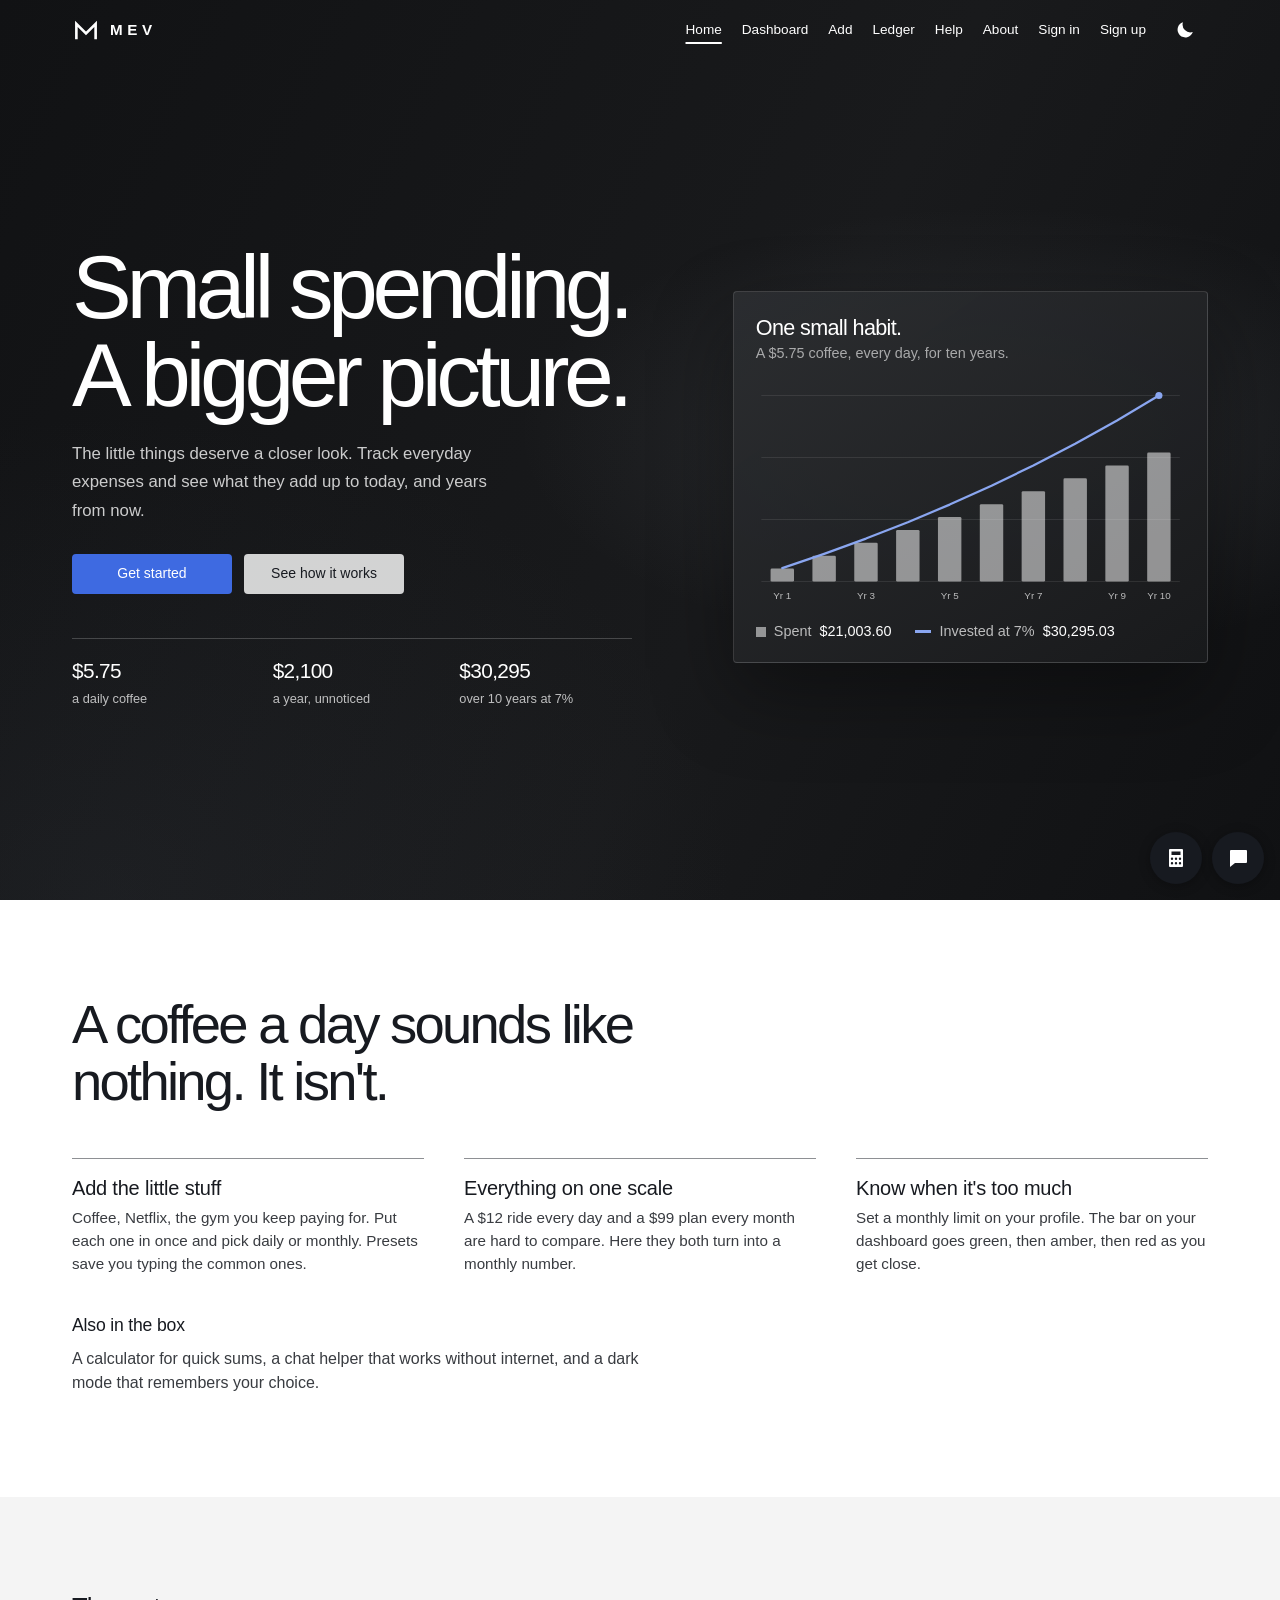
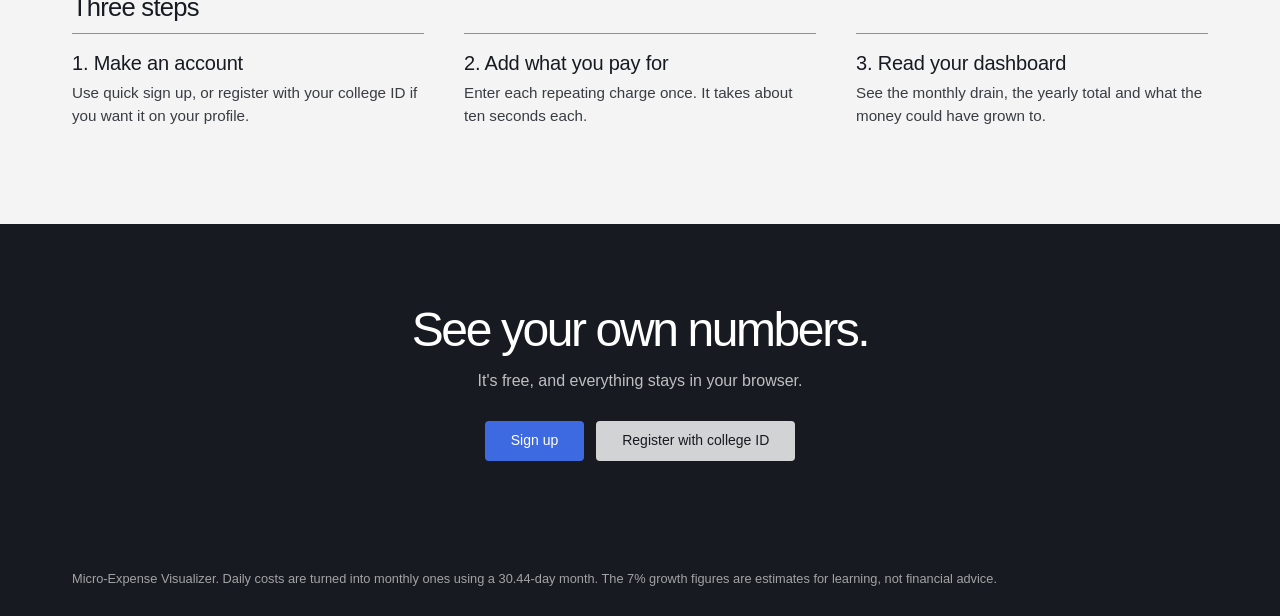
==== index.html @ c4251091 "Basic Structure" ====
<!DOCTYPE html>
<html lang="en">
<head>
<meta charset="UTF-8">
<meta name="viewport" content="width=device-width, initial-scale=1.0">
<title>MEV - Micro-Expense Visualizer</title>
<meta name="description" content="Track the coffees, subscriptions and daily charges that don't feel like much, and see what they add up to over a year and over ten.">
<link rel="icon" href="assets/logo.svg" type="image/svg+xml">
<link rel="stylesheet" href="css/styles.css">
<link rel="stylesheet" href="css/layout.css">
<script src="js/theme.js"></script>
</head>
<body data-page="landing">

<a class="skip-link" href="#main">Skip to main content</a>
<header class="site-header">
  <div class="header-inner container">
    <a class="brand" href="index.html" aria-label="MEV home">
      <svg viewBox="0 0 32 32" aria-hidden="true"><path d="M5 25V9l11 11L27 9v16" fill="none" stroke="currentColor" stroke-width="3" stroke-linecap="square"/></svg>
      <span>MEV</span>
    </a>
    <nav id="mainNav" class="main-nav" aria-label="Main navigation">
      <ul id="navList">
        <li><a href="index.html" data-nav="landing">Home</a></li>
        <li><a href="home.html" data-nav="home">Dashboard</a></li>
        <li><a href="add-expense.html" data-nav="add-expense">Add</a></li>
        <li><a href="analytics.html" data-nav="analytics">Ledger</a></li>
        <li><a href="help.html" data-nav="help">Help</a></li>
        <li><a href="about.html" data-nav="about">About</a></li>
      </ul>
    </nav>
    <button id="themeToggle" class="icon-btn" type="button" aria-label="Switch to dark mode" aria-pressed="false">
      <svg class="icon-moon" viewBox="0 0 24 24" aria-hidden="true"><path d="M20.5 14.2A8.5 8.5 0 0 1 9.8 3.5a8.5 8.5 0 1 0 10.7 10.7z" fill="currentColor"/></svg>
      <svg class="icon-sun" viewBox="0 0 24 24" aria-hidden="true"><circle cx="12" cy="12" r="4.2" fill="currentColor"/><path d="M12 2.5v2.6M12 18.9v2.6M2.5 12h2.6M18.9 12h2.6M5.3 5.3l1.8 1.8M16.9 16.9l1.8 1.8M5.3 18.7l1.8-1.8M16.9 7.1l1.8-1.8" stroke="currentColor" stroke-width="2" stroke-linecap="round"/></svg>
    </button>
    <button id="menuBtn" class="menu-btn" type="button" aria-label="Open menu" aria-expanded="false" aria-controls="mainNav">Menu</button>
  </div>
</header>

<main id="main">
  <section class="hero">
    <div class="container hero-layout">
      <div class="hero-copy">
        <h1>Small spending.<br>A bigger picture.</h1>
        <p>The little things deserve a closer look. Track everyday expenses and see what they add up to today, and years from now.</p>
        <div class="hero-actions">
          <a id="ctaStart" class="btn" href="signup.html">Get started</a>
          <a class="btn btn-secondary" href="#features">See how it works</a>
        </div>
        <div class="hero-figures">
          <div class="hero-figure"><span class="num">$5.75</span><span class="cap">a daily coffee</span></div>
          <div class="hero-figure"><span class="num">$2,100</span><span class="cap">a year, unnoticed</span></div>
          <div class="hero-figure"><span class="num">$30,295</span><span class="cap">over 10 years at 7%</span></div>
        </div>
      </div>
      <div class="hero-chart">
        <h2>One small habit.</h2>
        <p>A $5.75 coffee, every day, for ten years.</p>
        <div class="chart chart-intro" id="heroChart"></div>
      </div>
    </div>
  </section>

  <section class="section" id="features">
    <div class="container">
      <h2 class="statement">A coffee a day sounds like nothing. It isn't.</h2>
      <div class="columns">
        <div>
          <h3>Add the little stuff</h3>
          <p>Coffee, Netflix, the gym you keep paying for. Put each one in once and pick daily or monthly. Presets save you typing the common ones.</p>
        </div>
        <div>
          <h3>Everything on one scale</h3>
          <p>A $12 ride every day and a $99 plan every month are hard to compare. Here they both turn into a monthly number.</p>
        </div>
        <div>
          <h3>Know when it's too much</h3>
          <p>Set a monthly limit on your profile. The bar on your dashboard goes green, then amber, then red as you get close.</p>
        </div>
      </div>
      <div class="also">
        <h3>Also in the box</h3>
        <p>A calculator for quick sums, a chat helper that works without internet, and a dark mode that remembers your choice.</p>
      </div>
    </div>
  </section>

  <section class="section section-alt" id="how">
    <div class="container">
      <h2>Three steps</h2>
      <div class="columns">
        <div><h3>1. Make an account</h3><p>Use quick sign up, or register with your college ID if you want it on your profile.</p></div>
        <div><h3>2. Add what you pay for</h3><p>Enter each repeating charge once. It takes about ten seconds each.</p></div>
        <div><h3>3. Read your dashboard</h3><p>See the monthly drain, the yearly total and what the money could have grown to.</p></div>
      </div>
    </div>
  </section>

  <section class="cta-band">
    <div class="container">
      <h2>See your own numbers.</h2>
      <p>It's free, and everything stays in your browser.</p>
      <div class="hero-actions">
        <a class="btn" href="signup.html">Sign up</a>
        <a class="btn btn-secondary" href="register.html">Register with college ID</a>
      </div>
    </div>
  </section>
</main>

<footer class="site-footer">
  <div class="container">
    <p>Micro-Expense Visualizer. Daily costs are turned into monthly ones using a 30.44-day month. The 7% growth figures are estimates for learning, not financial advice.</p>
  </div>
</footer>

<script src="js/storage.js" defer></script>
<script src="js/utils.js" defer></script>
<script src="js/chart.js" defer></script>
<script src="js/auth.js" defer></script>
<script src="js/app.js" defer></script>
<script src="js/calculator.js" defer></script>
<script src="js/chatbot.js" defer></script>
</body>
</html>
---- css/styles.css ----
/* =====================================================================
   styles.css - colours, type, buttons, forms and the small pieces
   (charts, tables, chat, calculator). Page layouts are in layout.css.
   Look: Tesla-style. Flat, lots of white space, one blue accent.
   Mobile-first: these rules are for phones, bigger screens add to them.
   ===================================================================== */

/* ---------- Colours. Light is the default, dark overrides them ---------- */
:root {
  color-scheme: light;
  --bg: #ffffff;
  --bg-alt: #f4f4f4;
  --text: #171a20;
  --text-soft: #393c41;
  --text-muted: #5c5e62;
  --border: #dcdddf;
  --border-strong: #8e9094;

  --blue: #3e6ae1;
  --blue-hover: #3457b1;
  --ink: #171a20;      /* dark fill used for chips and chat bubbles */
  --ink-text: #ffffff;

  --red: #b74134;
  --red-bg: #f8ecea;
  --green: #2f6b4a;
  --green-bg: #e8f1eb;
  --amber: #8a6d1f;

  --chart-bar: #9a9da2;
  --chart-line: #3e6ae1;
  --chart-grid: #e6e7e9;
  --chart-text: #5c5e62;

  --cat-subscriptions: #4a6fa5;
  --cat-food: #a0623a;
  --cat-housing: #6b6f76;
  --cat-entertainment: #8a6d1f;
  --cat-software: #2f7d6d;
  --cat-lifestyle: #a04b68;

  --font: "Helvetica Neue", Helvetica, Arial, sans-serif;
}

[data-theme="dark"] {
  color-scheme: dark;
  --bg: #14161a;
  --bg-alt: #1d2025;
  --text: #f4f4f4;
  --text-soft: #d0d1d2;
  --text-muted: #a2a5a9;
  --border: #33363b;
  --border-strong: #80838a;

  --blue-hover: #5a82ec;
  --ink: #f4f4f4;
  --ink-text: #171a20;

  --red: #ec8b7f;
  --red-bg: #3a2220;
  --green: #7fc79b;
  --green-bg: #1f3328;
  --amber: #e3bd5b;

  --chart-bar: #6b6f76;
  --chart-line: #8aa6f0;
  --chart-grid: #2a2d32;
  --chart-text: #a2a5a9;
}

/* ---------- Base ---------- */
*, *::before, *::after { box-sizing: border-box; }
html { scroll-behavior: smooth; }
body {
  margin: 0;
  background: var(--bg);
  color: var(--text);
  font-family: var(--font);
  font-size: 16px;
  line-height: 1.5;
  -webkit-font-smoothing: antialiased;
}
h1, h2, h3 { margin: 0 0 12px; font-weight: 500; line-height: 1.1; letter-spacing: -0.03em; }
h1 { font-size: 2.1rem; }
h2 { font-size: 1.6rem; }
h3 { font-size: 1.1rem; letter-spacing: -0.01em; }
p { margin: 0 0 14px; color: var(--text-soft); max-width: 38rem; }
a { color: var(--text); }
ul, ol { margin: 0; padding: 0; }
.muted { color: var(--text-muted); }
.text-center { text-align: center; }

a:focus-visible, button:focus-visible, input:focus-visible,
select:focus-visible, summary:focus-visible { outline: 2px solid var(--text); outline-offset: 3px; }

.visually-hidden {
  position: absolute; width: 1px; height: 1px; margin: -1px; padding: 0;
  overflow: hidden; clip: rect(0, 0, 0, 0); white-space: nowrap; border: 0;
}
.skip-link {
  position: absolute; left: 8px; top: -60px; z-index: 100;
  padding: 10px 16px; background: var(--ink); color: var(--ink-text);
}
.skip-link:focus { top: 8px; }

/* ---------- Buttons ---------- */
.btn {
  display: inline-flex; align-items: center; justify-content: center;
  min-height: 40px; padding: 0 24px;
  border: 2px solid var(--blue); border-radius: 4px;
  background: var(--blue); color: #fff;
  font: inherit; font-size: 14px; font-weight: 500;
  text-decoration: none; cursor: pointer;
  transition: background 0.2s, border-color 0.2s;
}
.btn:hover { background: var(--blue-hover); border-color: var(--blue-hover); }
.btn-secondary { background: transparent; color: var(--text); border-color: var(--text-soft); }
.btn-secondary:hover { background: var(--text); color: var(--bg); border-color: var(--text); }
.btn-danger { background: transparent; color: var(--red); border-color: var(--red); }
.btn-danger:hover { background: var(--red); color: var(--bg); border-color: var(--red); }
.btn-small { min-height: 34px; padding: 0 14px; font-size: 13px; }
.btn-block { width: 100%; min-height: 44px; }
.btn:disabled { opacity: 0.4; cursor: not-allowed; }
.btn:disabled:hover { background: var(--blue); border-color: var(--blue); }

/* ---------- Plain blocks (no boxes, just a thin line on top) ---------- */
.card { padding: 20px 0; border-top: 1px solid var(--border); }
.card-title { margin: 0 0 14px; font-size: 1rem; font-weight: 500; letter-spacing: 0; }

.form-msg { display: none; margin-bottom: 16px; padding: 12px 14px; border-radius: 4px; font-size: 0.92rem; }
.form-msg.show { display: block; }
.form-msg.error { background: var(--red-bg); color: var(--red); }
.form-msg.success { background: var(--green-bg); color: var(--green); }

.toast {
  position: fixed; left: 16px; bottom: 16px; z-index: 80;
  max-width: calc(100vw - 96px); padding: 12px 18px;
  background: var(--ink); color: var(--ink-text);
  border-radius: 4px; font-size: 0.92rem;
  opacity: 0; transform: translateY(8px); pointer-events: none;
  transition: opacity 0.2s, transform 0.2s;
}
.toast.show { opacity: 1; transform: translateY(0); }
.toast.toast-error { background: var(--red); color: var(--bg); }

/* ---------- Forms ---------- */
.field { display: flex; flex-direction: column; gap: 6px; margin-bottom: 16px; }
.field label { font-size: 0.9rem; font-weight: 500; color: var(--text-soft); }
.field input, .field select {
  width: 100%; min-height: 48px; padding: 12px 14px;
  border: 1px solid var(--border-strong); border-radius: 4px;
  background: var(--bg); color: var(--text); font: inherit;
}
.field input.invalid, .field select.invalid { border-color: var(--red); background: var(--red-bg); }
.field input.valid, .field select.valid { border-color: var(--green); }
.error-msg { display: block; min-height: 1.2em; font-size: 0.85rem; color: var(--red); }
.hint { font-size: 0.85rem; color: var(--text-muted); }

.field .check-label { display: flex; align-items: flex-start; gap: 10px; font-size: 0.95rem; font-weight: 400; }
.field .check-label input { width: 22px; height: 22px; min-height: 0; flex: none; margin-top: 1px; }

.password-wrap { position: relative; }
.password-wrap input { padding-right: 52px; }
.eye-btn {
  position: absolute; top: 0; bottom: 0; right: 0; width: 48px;
  display: flex; align-items: center; justify-content: center;
  border: 0; background: transparent; color: var(--text-soft); cursor: pointer;
}
.eye-btn svg { width: 22px; height: 22px; }
.eye-btn .icon-eye-off { display: none; }
.eye-btn[aria-pressed="true"] .icon-eye { display: none; }
.eye-btn[aria-pressed="true"] .icon-eye-off { display: block; }

/* ---------- Dashboard pieces ---------- */
.metric-grid { display: grid; grid-template-columns: 1fr; gap: 0 24px; }
.metric-card { padding: 18px 0; border-top: 1px solid var(--border); }
.metric-label { margin-bottom: 6px; font-size: 0.9rem; color: var(--text-muted); }
.metric-value { font-size: 2rem; font-weight: 500; letter-spacing: -0.04em; overflow-wrap: anywhere; }
.metric-card[data-tone="drain"] .metric-value { color: var(--red); }
.metric-card[data-tone="growth"] .metric-value { color: var(--green); }
.metric-sub { margin: 4px 0 0; font-size: 0.85rem; color: var(--text-muted); }

.budget-head { display: flex; justify-content: space-between; align-items: baseline; margin-bottom: 10px; }
.budget-head h3 { margin: 0; }
.budget-pct { font-size: 2rem; font-weight: 500; letter-spacing: -0.04em; }
.budget-track { height: 4px; background: var(--bg-alt); overflow: hidden; }
.budget-fill { height: 100%; background: var(--green); transition: width 0.4s ease; }
.budget-fill[data-level="warning"] { background: var(--amber); }
.budget-fill[data-level="danger"] { background: var(--red); }
.budget-status { margin: 12px 0 4px; font-size: 0.92rem; color: var(--text); }

.cat-row { margin-bottom: 14px; }
.cat-row-top { display: flex; justify-content: space-between; gap: 8px; margin-bottom: 6px; font-size: 0.92rem; }
.cat-name { display: flex; align-items: center; gap: 8px; }
.cat-dot { width: 8px; height: 8px; border-radius: 50%; flex: none; }
.cat-track { height: 3px; background: var(--bg-alt); overflow: hidden; }
.cat-fill { height: 100%; }

.snapshot-row {
  display: flex; justify-content: space-between; gap: 12px;
  padding: 12px 0; border-bottom: 1px solid var(--border); font-size: 0.95rem;
}
.snapshot-row:last-child { border-bottom: 0; }
.snapshot-row .k { color: var(--text-muted); }
.snapshot-row .v { font-weight: 500; text-align: right; overflow-wrap: anywhere; }

.empty-state { padding: 32px 20px; border-radius: 4px; background: var(--bg-alt); text-align: center; border-top: 0; }

/* ---------- Bar + line chart ---------- */
.chart svg { display: block; width: 100%; height: auto; }
.chart-grid { stroke: var(--chart-grid); stroke-width: 1; }
.chart-bar { fill: var(--chart-bar); }
.chart-line { fill: none; stroke: var(--chart-line); stroke-width: 2.5; stroke-linejoin: round; stroke-linecap: round; }
.chart-dot { fill: var(--chart-line); }
.chart-label { fill: var(--chart-text); font-size: 11px; font-family: var(--font); }
.chart-legend { display: flex; flex-wrap: wrap; gap: 6px 24px; margin: 14px 0 0; padding: 0; list-style: none; font-size: 0.9rem; color: var(--chart-text); }
.chart-legend strong { margin-left: 4px; font-weight: 500; color: var(--text); }
.swatch { display: inline-block; vertical-align: middle; margin-right: 8px; }
.swatch-bar { width: 10px; height: 10px; background: var(--chart-bar); }
.swatch-line { width: 16px; height: 3px; background: var(--chart-line); }

/* The chart draws itself once on the landing page (only if the visitor allows motion) */
@media (prefers-reduced-motion: no-preference) {
  .chart-intro .chart-bar { transform-box: fill-box; transform-origin: bottom; animation: bar-rise 0.7s ease-out both; }
  .chart-intro .chart-line { stroke-dasharray: 1; animation: line-draw 1.2s ease-out 0.5s both; }
  .chart-intro .chart-dot { animation: fade-in 0.3s ease-out 1.6s both; }
}
@keyframes bar-rise { from { transform: scaleY(0); } }
@keyframes line-draw { from { stroke-dashoffset: 1; } to { stroke-dashoffset: 0; } }
@keyframes fade-in { from { opacity: 0; } }

/* ---------- Add-expense presets ---------- */
.preset-grid { display: grid; grid-template-columns: repeat(auto-fill, minmax(150px, 1fr)); gap: 8px; }
.preset-card {
  display: block; width: 100%; padding: 12px 14px; text-align: left;
  border: 0; border-left: 4px solid var(--border-strong); border-radius: 4px;
  background: var(--bg-alt); color: var(--text); font: inherit; cursor: pointer;
}
.preset-card:hover { background: var(--border); }
.preset-cat { display: block; font-size: 0.8rem; color: var(--text-muted); }
.preset-name { display: block; margin: 2px 0 4px; font-weight: 500; font-size: 0.95rem; }
.preset-cost { font-size: 0.85rem; color: var(--text-soft); }

/* ---------- Ledger ---------- */
.filter-bar { display: flex; flex-direction: column; gap: 12px; margin-bottom: 20px; }
.chips { display: flex; flex-wrap: wrap; gap: 8px; }
.chip {
  min-height: 36px; padding: 0 14px; border: 1px solid var(--border-strong); border-radius: 4px;
  background: transparent; color: var(--text); font: inherit; font-size: 0.9rem; cursor: pointer;
}
.chip:hover { background: var(--bg-alt); }
.chip.active { background: var(--ink); color: var(--ink-text); border-color: var(--ink); }
.search-box input {
  width: 100%; min-height: 44px; padding: 10px 14px;
  border: 1px solid var(--border-strong); border-radius: 4px;
  background: var(--bg); color: var(--text); font: inherit;
}

.table-wrap { overflow-x: auto; }
.ledger-table { width: 100%; min-width: 680px; border-collapse: collapse; }
.ledger-table th {
  padding: 10px 12px 10px 0; text-align: left; white-space: nowrap;
  border-bottom: 1px solid var(--border-strong); font-size: 0.85rem; font-weight: 500; color: var(--text-muted);
}
.ledger-table td { padding: 14px 12px 14px 0; border-bottom: 1px solid var(--border); font-size: 0.92rem; }
.ledger-table .num { text-align: right; }
.ledger-table th:nth-child(5), .ledger-table td:nth-child(5) { padding-left: 24px; }
.ledger-table input, .ledger-table select {
  width: 100%; max-width: 150px; min-height: 36px; padding: 4px 8px;
  border: 1px solid var(--border-strong); border-radius: 4px;
  background: var(--bg); color: var(--text); font: inherit;
}
.cat-pill { display: inline-block; padding: 3px 10px; border-radius: 4px; color: #fff; font-size: 0.8rem; white-space: nowrap; }
.row-actions { display: flex; gap: 8px; align-items: center; flex-wrap: wrap; }

/* ---------- Calculator keys (the pop-up itself is in the floating section) ---------- */
.calc-expr { min-height: 1.4em; margin-bottom: 4px; text-align: right; font-size: 0.9rem; color: var(--text-muted); }
.calc-display {
  display: block; min-height: 72px; margin-bottom: 8px; padding: 16px;
  border-radius: 4px; background: #171a20; color: #fff;
  text-align: right; font-size: 2rem; letter-spacing: -0.03em; overflow-wrap: anywhere;
}
.calc-display.error { color: #ffb4a9; font-size: 1.2rem; letter-spacing: 0; }
.calc-keys { display: grid; grid-template-columns: repeat(4, 1fr); gap: 6px; }
.calc-key {
  min-height: 52px; border: 0; border-radius: 4px;
  background: var(--bg-alt); color: var(--text); font: inherit; font-size: 1.25rem; cursor: pointer;
}
.calc-key:hover { background: var(--border); }
.calc-key.op { background: var(--ink); color: var(--ink-text); }
.calc-key.equals { background: var(--blue); color: #fff; }
.calc-key.equals:hover { background: var(--blue-hover); }
.calc-key.clear { grid-column: span 4; min-height: 48px; font-size: 1rem; }

/* ---------- Floating buttons and pop-ups (js/chatbot.js and js/calculator.js) ----------
   Chat button: bottom-right corner. Calculator button: just to its left. */
.chat-fab, .calc-fab {
  position: fixed; bottom: 16px; z-index: 60;
  width: 52px; height: 52px; display: flex; align-items: center; justify-content: center;
  border: 0; border-radius: 50%; background: var(--ink); color: var(--ink-text);
  cursor: pointer; box-shadow: 0 2px 12px rgba(0, 0, 0, 0.3);
}
.chat-fab { right: 16px; }
.calc-fab { right: 78px; }
.chat-fab:hover, .calc-fab:hover { transform: scale(1.06); }
.chat-fab svg, .calc-fab svg { width: 24px; height: 24px; }
.chat-fab .icon-close, .calc-fab .icon-close { display: none; }
.chat-fab[aria-expanded="true"] .icon-chat, .calc-fab[aria-expanded="true"] .icon-open { display: none; }
.chat-fab[aria-expanded="true"] .icon-close, .calc-fab[aria-expanded="true"] .icon-close { display: block; }

.float-panel {
  position: fixed; right: 16px; bottom: 80px; z-index: 60;
  display: none; flex-direction: column;
  border: 1px solid var(--border-strong); border-radius: 8px;
  background: var(--bg); overflow: hidden; box-shadow: 0 8px 30px rgba(0, 0, 0, 0.3);
}
.float-panel.open { display: flex; }
.chat-panel { width: min(360px, calc(100vw - 32px)); height: min(480px, calc(100vh - 110px)); }
.calc-panel { width: min(320px, calc(100vw - 32px)); max-height: calc(100vh - 110px); overflow-y: auto; }
.calc-body { padding: 12px; }
.chat-head { display: flex; justify-content: space-between; align-items: center; padding: 12px 14px; background: #171a20; color: #fff; }
.chat-clear {
  min-height: 30px; padding: 0 12px; border: 1px solid rgba(255, 255, 255, 0.5);
  border-radius: 4px; background: transparent; color: #fff; font: inherit; font-size: 0.8rem; cursor: pointer;
}
.chat-log { flex: 1; display: flex; flex-direction: column; gap: 8px; padding: 12px; overflow-y: auto; }
.user-msg, .bot-msg { max-width: 85%; padding: 8px 12px; border-radius: 10px; font-size: 0.92rem; line-height: 1.4; overflow-wrap: anywhere; }
.user-msg { align-self: flex-end; background: var(--blue); color: #fff; border-bottom-right-radius: 2px; }
.bot-msg { align-self: flex-start; background: var(--bg-alt); color: var(--text); border-bottom-left-radius: 2px; }
.chat-form { display: flex; gap: 8px; padding: 10px; border-top: 1px solid var(--border); }
.chat-form input {
  flex: 1; min-width: 0; min-height: 40px; padding: 8px 12px;
  border: 1px solid var(--border-strong); border-radius: 4px;
  background: var(--bg); color: var(--text); font: inherit;
}

/* ---------- Help page ---------- */
.faq details { padding: 18px 0; border-top: 1px solid var(--border); }
.faq details:last-child { border-bottom: 1px solid var(--border); }
.faq summary { display: flex; justify-content: space-between; gap: 16px; cursor: pointer; font-size: 1.1rem; font-weight: 500; list-style: none; }
.faq summary::-webkit-details-marker { display: none; }
.faq summary::after { content: "+"; font-size: 1.4rem; line-height: 1; color: var(--text-muted); }
.faq details[open] summary::after { content: "\2212"; }
.faq details p { margin: 12px 0 0; }

@media (prefers-reduced-motion: reduce) {
  * { transition: none !important; animation: none !important; }
  html { scroll-behavior: auto; }
}
---- css/layout.css ----
/* =====================================================================
   layout.css - page structure. MOBILE-FIRST: the rules outside a media
   query are for phones (one column). Wider screens add rules with
   @media (min-width: 768px).
   ===================================================================== */

.container { width: 100%; max-width: 1200px; margin: 0 auto; padding: 0 20px; }
main { display: block; padding: 32px 0 80px; }
.page-head { margin-bottom: 28px; }
.section { padding: 64px 0; }
.section-alt { background: var(--bg-alt); }

/* ---------- Header (a "Menu" drawer on phones) ---------- */
.site-header {
  --hdr-bg: var(--bg);
  --hdr-text: var(--text);
  position: sticky; top: 0; z-index: 50;
  background: var(--hdr-bg); color: var(--hdr-text);
  border-bottom: 1px solid var(--border);
}
.header-inner { display: flex; align-items: center; gap: 6px; min-height: 60px; position: relative; }
.brand {
  display: flex; align-items: center; gap: 10px; margin-right: auto;
  color: inherit; text-decoration: none; font-weight: 600; letter-spacing: 0.3em; font-size: 0.95rem;
}
.brand svg { width: 28px; height: 28px; }

.icon-btn, .menu-btn {
  display: flex; align-items: center; justify-content: center;
  min-width: 44px; height: 44px; padding: 0 12px; border: 0; border-radius: 4px;
  background: transparent; color: inherit; font: inherit; font-size: 0.9rem; font-weight: 500; cursor: pointer;
}
.icon-btn:hover, .menu-btn:hover { background: rgba(128, 128, 128, 0.18); }
.icon-btn svg { width: 22px; height: 22px; }
.icon-btn .icon-sun { display: none; }
[data-theme="dark"] .icon-btn .icon-sun { display: block; }
[data-theme="dark"] .icon-btn .icon-moon { display: none; }
.site-header a:focus-visible, .site-header button:focus-visible { outline-color: currentColor; }

/* The drawer: hidden until the Menu button adds the .open class */
.main-nav {
  display: none; position: absolute; top: 100%; left: 0; right: 0;
  padding: 8px 20px 20px; background: var(--drawer-bg, var(--bg));
  border-bottom: 1px solid var(--border);
}
.main-nav.open { display: block; }
.main-nav ul { list-style: none; }
.main-nav a, .nav-btn {
  display: block; width: 100%; padding: 14px 4px; text-align: left;
  color: inherit; text-decoration: none; font: inherit; font-size: 1.1rem; font-weight: 500;
  background: none; border: 0; border-bottom: 1px solid rgba(128, 128, 128, 0.25); cursor: pointer;
}
.main-nav a.active { text-decoration: underline; text-decoration-thickness: 2px; text-underline-offset: 6px; }
.nav-name { overflow: hidden; text-overflow: ellipsis; white-space: nowrap; }

/* ---------- Landing page ---------- */
body[data-page="landing"] main { padding: 0; }
body[data-page="landing"] .site-header {
  --hdr-bg: transparent; --hdr-text: #fff; --drawer-bg: #14161a;
  position: absolute; left: 0; right: 0; border-bottom: 0;
}
body[data-page="landing"] .main-nav { border-bottom: 0; }

.hero {
  min-height: 100vh; min-height: 100svh;
  display: flex; align-items: center; padding: 110px 0 56px; color: #fff;
  background:
    radial-gradient(ellipse at 78% 48%, rgba(130, 137, 146, 0.18), transparent 34%),
    radial-gradient(ellipse at 8% 100%, rgba(66, 72, 81, 0.18), transparent 38%),
    linear-gradient(115deg, #111214 0%, #191a1c 58%, #101113 100%);
}
.hero-layout { display: grid; grid-template-columns: 1fr; gap: 48px; align-items: center; }
.hero h1 { margin-bottom: 20px; color: #fff; font-size: clamp(3rem, 12vw, 5.6rem); line-height: 0.98; letter-spacing: -0.06em; }
.hero-copy p { max-width: 26rem; color: rgba(255, 255, 255, 0.78); font-size: 1.05rem; line-height: 1.7; }
.hero-actions { display: flex; flex-wrap: wrap; gap: 12px; margin: 28px 0 44px; }
.hero .btn { min-width: 160px; }
.hero .btn-secondary { background: rgba(244, 244, 244, 0.85); color: #171a20; border-color: transparent; }
.hero .btn-secondary:hover { background: #fff; color: #171a20; }
.hero a:focus-visible { outline-color: #fff; }
.hero-figures {
  display: grid; grid-template-columns: repeat(3, 1fr); max-width: 560px;
  border-top: 1px solid rgba(255, 255, 255, 0.2);
}
.hero-figure { padding: 16px 12px 0 0; }
.hero-figure + .hero-figure { padding-left: 14px; }
.hero-figure .num { display: block; font-size: 1.3rem; font-weight: 500; letter-spacing: -0.03em; }
.hero-figure .cap { font-size: 0.8rem; color: rgba(255, 255, 255, 0.72); }

/* The chart card in the hero is dark in both themes */
.hero-chart {
  --chart-bar: rgba(245, 245, 245, 0.55);
  --chart-line: #8aa6f0;
  --chart-grid: rgba(255, 255, 255, 0.1);
  --chart-text: rgba(255, 255, 255, 0.7);
  padding: 24px 22px 20px; border: 1px solid rgba(255, 255, 255, 0.14); border-radius: 4px;
  background: linear-gradient(145deg, rgba(44, 46, 49, 0.94), rgba(25, 26, 28, 0.95));
  box-shadow: 0 32px 80px rgba(0, 0, 0, 0.35);
}
.hero-chart h2 { margin: 0 0 4px; color: #fff; font-size: 1.35rem; }
.hero-chart p { margin: 0 0 18px; color: rgba(255, 255, 255, 0.6); font-size: 0.9rem; }
.hero-chart .chart-legend strong { color: #fff; }

.statement { max-width: 22ch; margin: 0 0 48px; font-size: clamp(2rem, 6vw, 3.4rem); line-height: 1.05; letter-spacing: -0.05em; }
.columns { display: grid; grid-template-columns: 1fr; gap: 32px; }
.columns > div { padding-top: 18px; border-top: 1px solid var(--border-strong); }
.columns h3 { margin-bottom: 8px; font-size: 1.25rem; }
.columns p { margin: 0; font-size: 0.95rem; }
.also { margin-top: 40px; max-width: 38rem; }
.also p { margin-bottom: 6px; }

.cta-band { padding: 80px 0; background: #171a20; color: #fff; text-align: center; }
.cta-band h2 { color: #fff; font-size: clamp(2rem, 5vw, 3rem); letter-spacing: -0.05em; }
.cta-band p { margin: 0 auto 28px; color: rgba(255, 255, 255, 0.72); }
.cta-band .hero-actions { justify-content: center; margin: 0; }
.cta-band .btn-secondary { background: rgba(244, 244, 244, 0.85); color: #171a20; border-color: transparent; }
.cta-band .btn-secondary:hover { background: #fff; color: #171a20; }
.cta-band a:focus-visible { outline-color: #fff; }

/* ---------- Forms pages ---------- */
.auth-card { max-width: 440px; border-top: 0; padding-top: 0; }
.two-col { display: grid; grid-template-columns: 1fr; gap: 32px; }
.two-col > .card { border-top: 0; padding-top: 0; }

/* ---------- Dashboard (home.html) ----------
   Phone: one column stacked with Flexbox.
   Desktop (768px and up): 3-column CSS Grid, see the media query below. */
.dashboard-layout { display: flex; flex-direction: column; gap: 28px; }
.sidebar { display: none; }          /* phones use the Menu drawer instead */
.dash-main, .dash-side { display: flex; flex-direction: column; gap: 12px; min-width: 0; }
.side-nav { list-style: none; }
.side-nav a { display: block; padding: 10px 0 10px 12px; border-left: 2px solid transparent; color: var(--text-soft); text-decoration: none; }
.side-nav a:hover { color: var(--text); }
.side-nav a.active { border-left-color: var(--text); color: var(--text); font-weight: 500; }

/* ---------- Footer ---------- */
.site-footer { padding: 28px 0; border-top: 1px solid var(--border); font-size: 0.8rem; color: var(--text-muted); }
.site-footer p { max-width: none; margin: 0; color: inherit; }
body[data-page="landing"] .site-footer { background: #171a20; border-top: 0; color: rgba(255, 255, 255, 0.6); }

/* ---------- Tablet and desktop ---------- */
@media (min-width: 768px) {
  .container { padding: 0 32px; }
  main { padding: 56px 0 100px; }
  h1 { font-size: 2.8rem; }

  /* Header: the drawer becomes a row of links and the Menu button goes away */
  .menu-btn { display: none; }
  .main-nav { display: block; position: static; padding: 0; background: none; border: 0; }
  .main-nav ul { display: flex; align-items: center; }
  .main-nav a, .nav-btn { width: auto; padding: 8px 10px; font-size: 0.85rem; border-bottom: 0; }
  .main-nav a.active { text-underline-offset: 8px; }
  .nav-name { max-width: 120px; }

  .metric-grid { grid-template-columns: repeat(auto-fit, minmax(150px, 1fr)); }
  .section { padding: 96px 0; }
  .columns { grid-template-columns: repeat(3, 1fr); gap: 40px; }
  .two-col { grid-template-columns: 1fr 1fr; gap: 56px; }
  .filter-bar { flex-direction: row; justify-content: space-between; align-items: center; }
  .search-box { flex: 0 1 280px; }

  /* Dashboard: 3-column CSS Grid */
  .dashboard-layout {
    display: grid;
    grid-template-columns: 250px 1fr 300px;
    gap: 24px;
    align-items: start;
  }
  .sidebar { display: block; position: sticky; top: 84px; }
}

@media (min-width: 900px) {
  .hero-layout { grid-template-columns: minmax(0, 1.1fr) minmax(340px, 0.9fr); gap: 80px; }
}
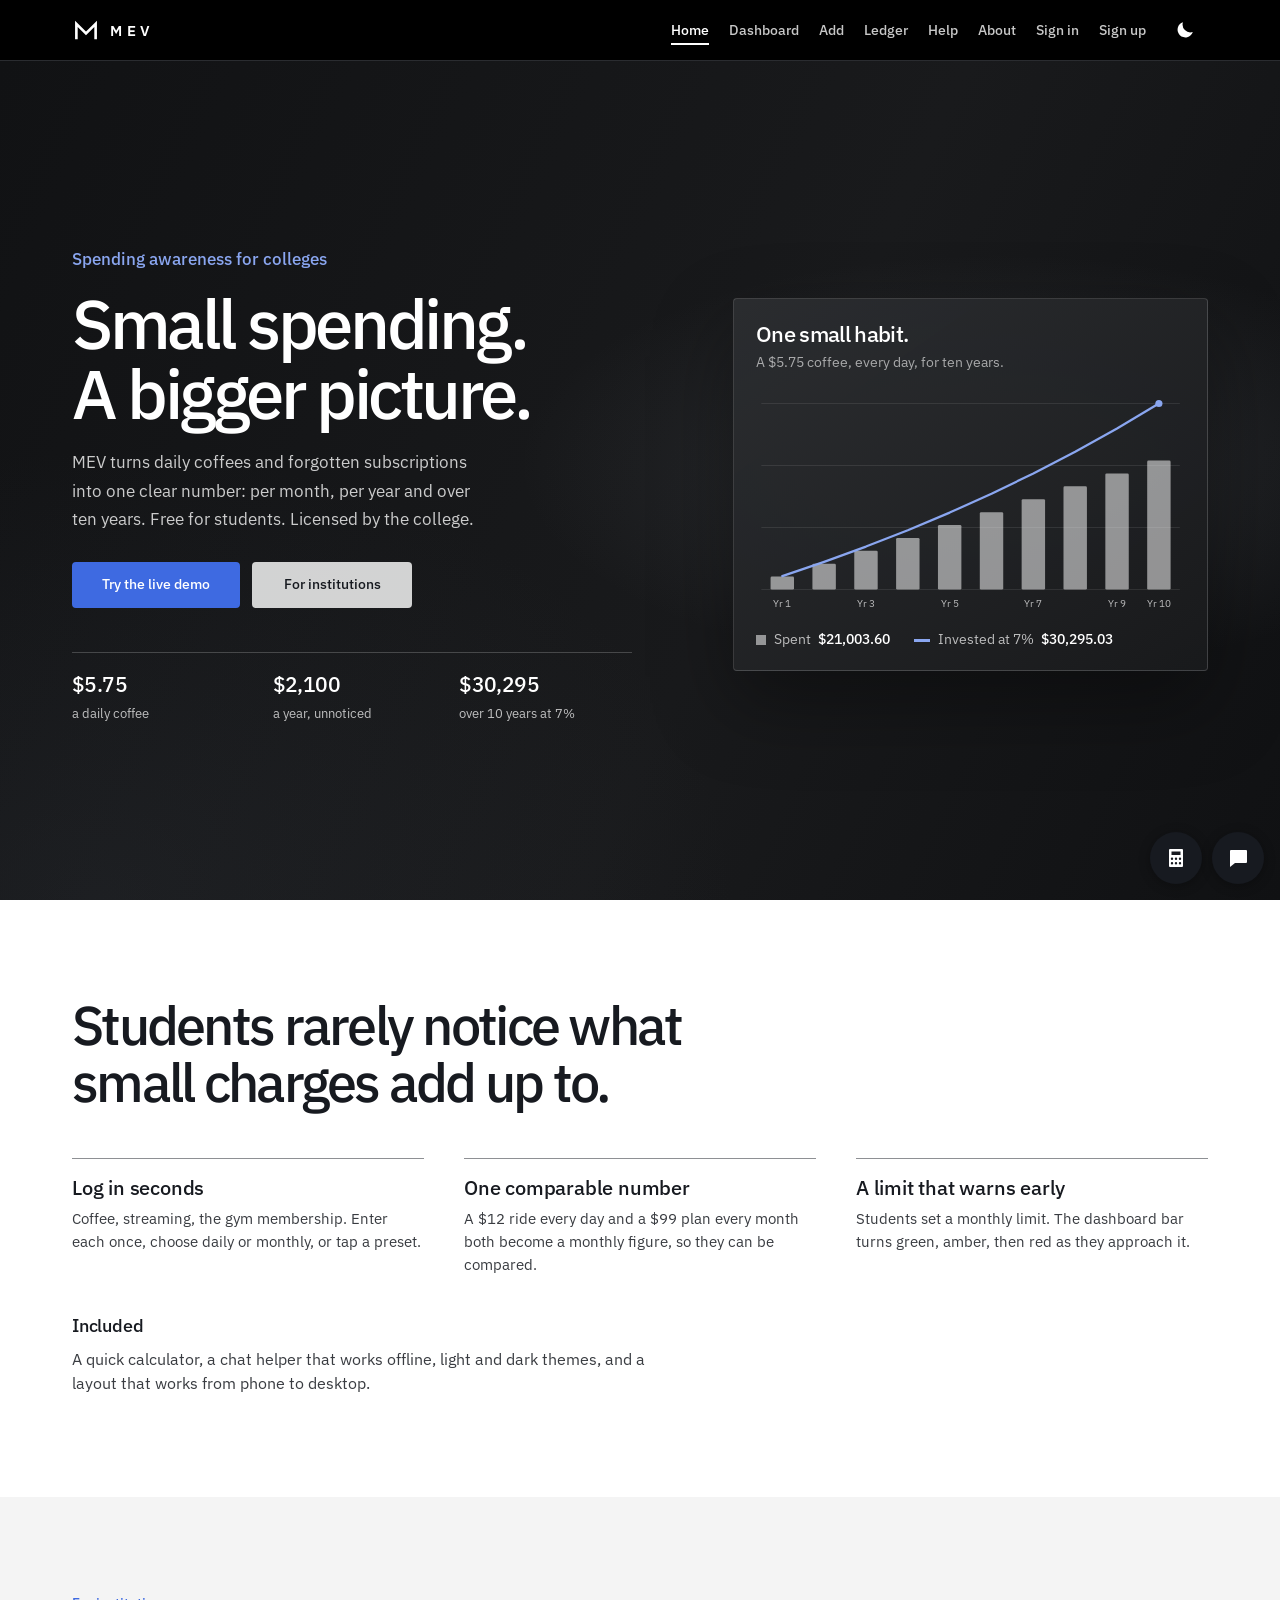
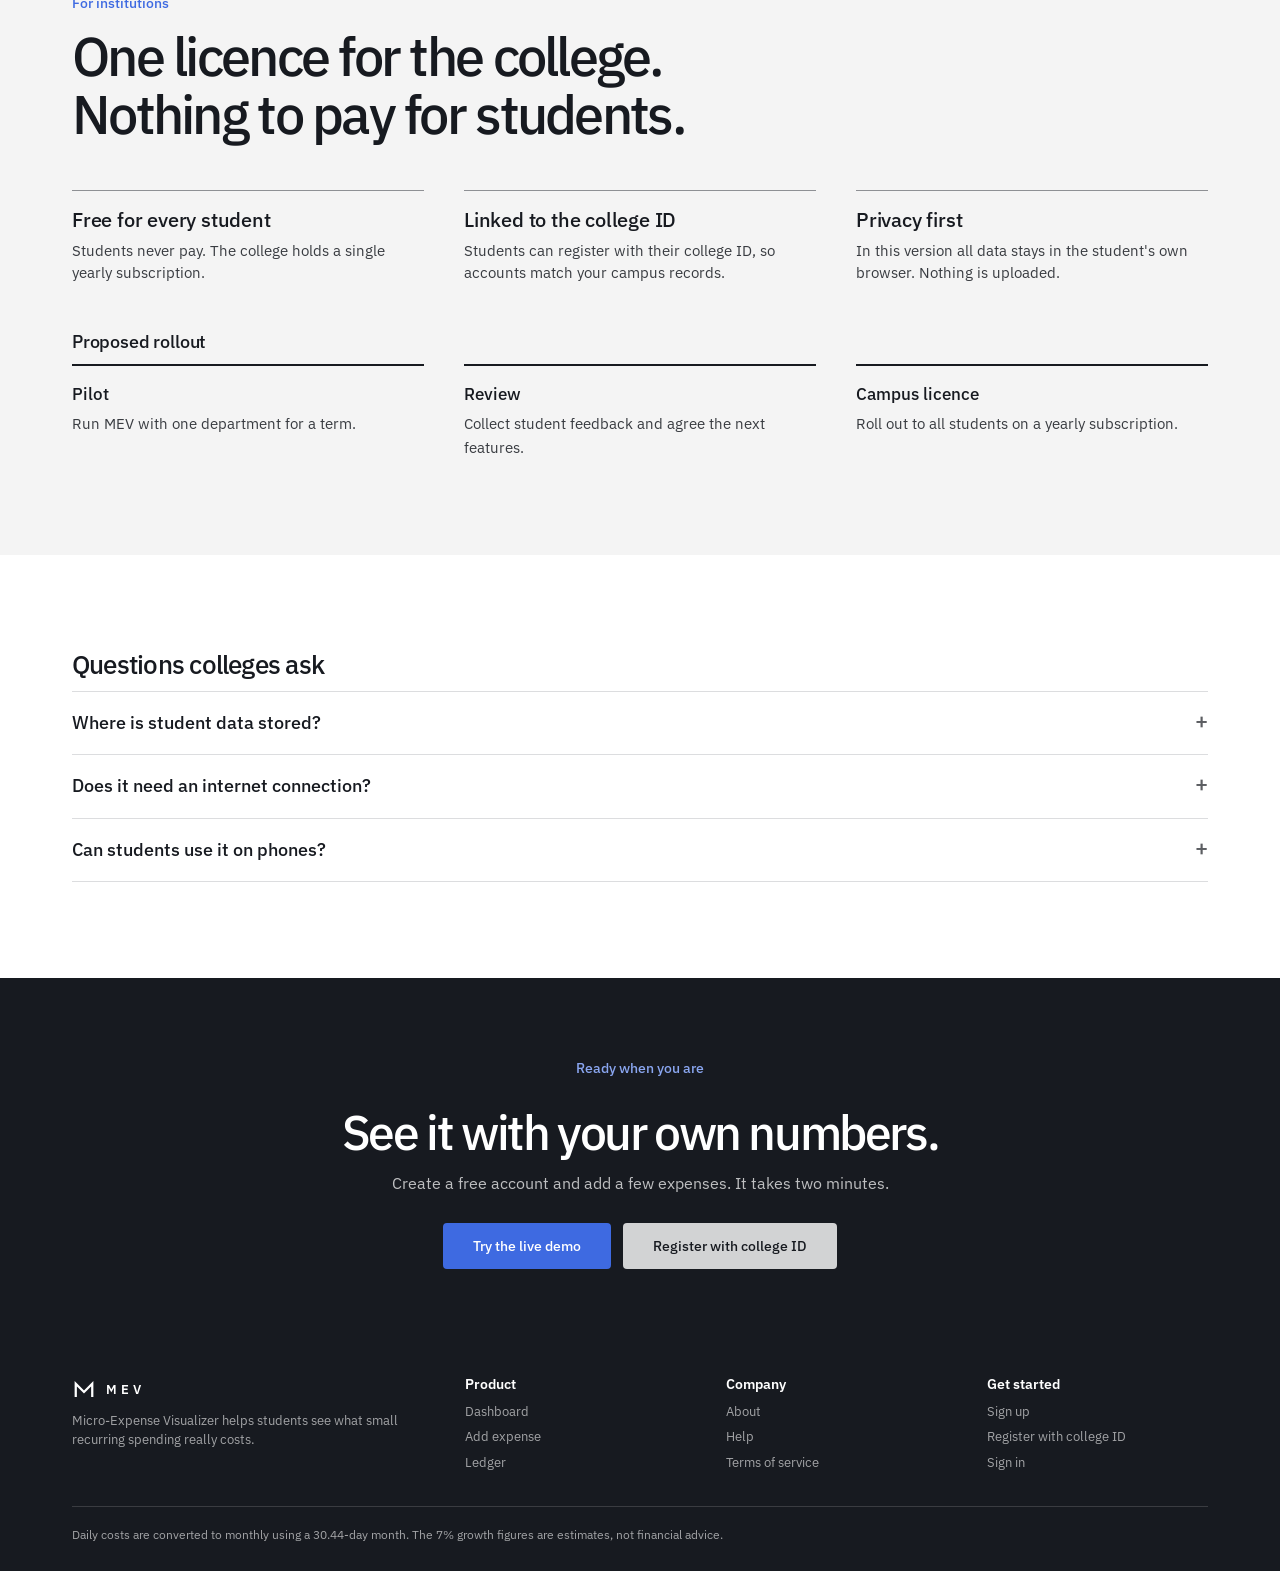
==== commit 2977c82a: "UI Functionality Updates" ====
--- a/index.html
+++ b/index.html
@@ -6,6 +6,9 @@
 <title>MEV - Micro-Expense Visualizer</title>
 <meta name="description" content="Track the coffees, subscriptions and daily charges that don't feel like much, and see what they add up to over a year and over ten.">
 <link rel="icon" href="assets/logo.svg" type="image/svg+xml">
+<link rel="preconnect" href="https://fonts.googleapis.com">
+<link rel="preconnect" href="https://fonts.gstatic.com" crossorigin>
+<link href="https://fonts.googleapis.com/css2?family=IBM+Plex+Sans:wght@400;500;600&display=swap" rel="stylesheet">
 <link rel="stylesheet" href="css/styles.css">
 <link rel="stylesheet" href="css/layout.css">
 <script src="js/theme.js"></script>
@@ -41,11 +44,12 @@
   <section class="hero">
     <div class="container hero-layout">
       <div class="hero-copy">
+        <p class="eyebrow">Spending awareness for colleges</p>
         <h1>Small spending.<br>A bigger picture.</h1>
-        <p>The little things deserve a closer look. Track everyday expenses and see what they add up to today, and years from now.</p>
+        <p>MEV turns daily coffees and forgotten subscriptions into one clear number: per month, per year and over ten years. Free for students. Licensed by the college.</p>
         <div class="hero-actions">
-          <a id="ctaStart" class="btn" href="signup.html">Get started</a>
-          <a class="btn btn-secondary" href="#features">See how it works</a>
+          <a id="ctaStart" class="btn" href="signup.html">Try the live demo</a>
+          <a class="btn btn-secondary" href="#institutions">For institutions</a>
         </div>
         <div class="hero-figures">
           <div class="hero-figure"><span class="num">$5.75</span><span class="cap">a daily coffee</span></div>
@@ -63,45 +67,55 @@
 
   <section class="section" id="features">
     <div class="container">
-      <h2 class="statement">A coffee a day sounds like nothing. It isn't.</h2>
+      <h2 class="statement">Students rarely notice what small charges add up to.</h2>
       <div class="columns">
-        <div>
-          <h3>Add the little stuff</h3>
-          <p>Coffee, Netflix, the gym you keep paying for. Put each one in once and pick daily or monthly. Presets save you typing the common ones.</p>
-        </div>
-        <div>
-          <h3>Everything on one scale</h3>
-          <p>A $12 ride every day and a $99 plan every month are hard to compare. Here they both turn into a monthly number.</p>
-        </div>
-        <div>
-          <h3>Know when it's too much</h3>
-          <p>Set a monthly limit on your profile. The bar on your dashboard goes green, then amber, then red as you get close.</p>
-        </div>
+        <div><h3>Log in seconds</h3><p>Coffee, streaming, the gym membership. Enter each once, choose daily or monthly, or tap a preset.</p></div>
+        <div><h3>One comparable number</h3><p>A $12 ride every day and a $99 plan every month both become a monthly figure, so they can be compared.</p></div>
+        <div><h3>A limit that warns early</h3><p>Students set a monthly limit. The dashboard bar turns green, amber, then red as they approach it.</p></div>
       </div>
       <div class="also">
-        <h3>Also in the box</h3>
-        <p>A calculator for quick sums, a chat helper that works without internet, and a dark mode that remembers your choice.</p>
+        <h3>Included</h3>
+        <p>A quick calculator, a chat helper that works offline, light and dark themes, and a layout that works from phone to desktop.</p>
       </div>
     </div>
   </section>
 
-  <section class="section section-alt" id="how">
+  <section class="section section-alt" id="institutions">
     <div class="container">
-      <h2>Three steps</h2>
+      <p class="eyebrow">For institutions</p>
+      <h2 class="statement">One licence for the college. Nothing to pay for students.</h2>
       <div class="columns">
-        <div><h3>1. Make an account</h3><p>Use quick sign up, or register with your college ID if you want it on your profile.</p></div>
-        <div><h3>2. Add what you pay for</h3><p>Enter each repeating charge once. It takes about ten seconds each.</p></div>
-        <div><h3>3. Read your dashboard</h3><p>See the monthly drain, the yearly total and what the money could have grown to.</p></div>
+        <div><h3>Free for every student</h3><p>Students never pay. The college holds a single yearly subscription.</p></div>
+        <div><h3>Linked to the college ID</h3><p>Students can register with their college ID, so accounts match your campus records.</p></div>
+        <div><h3>Privacy first</h3><p>In this version all data stays in the student's own browser. Nothing is uploaded.</p></div>
+      </div>
+      <h3 style="margin-top:48px">Proposed rollout</h3>
+      <ol class="rollout">
+        <li><strong>Pilot</strong><span>Run MEV with one department for a term.</span></li>
+        <li><strong>Review</strong><span>Collect student feedback and agree the next features.</span></li>
+        <li><strong>Campus licence</strong><span>Roll out to all students on a yearly subscription.</span></li>
+      </ol>
+    </div>
+  </section>
+
+  <section class="section" id="faq">
+    <div class="container">
+      <h2>Questions colleges ask</h2>
+      <div class="faq">
+        <details><summary>Where is student data stored?</summary><p>Only in the student's own browser (localStorage). Clearing browser data removes it.</p></details>
+        <details><summary>Does it need an internet connection?</summary><p>The pages load online, but the calculator and chat helper run in the browser without a server.</p></details>
+        <details><summary>Can students use it on phones?</summary><p>Yes. The layout is designed phone-first and grows to tablet and desktop.</p></details>
       </div>
     </div>
   </section>
 
   <section class="cta-band">
     <div class="container">
-      <h2>See your own numbers.</h2>
-      <p>It's free, and everything stays in your browser.</p>
+      <p class="eyebrow">Ready when you are</p>
+      <h2>See it with your own numbers.</h2>
+      <p>Create a free account and add a few expenses. It takes two minutes.</p>
       <div class="hero-actions">
-        <a class="btn" href="signup.html">Sign up</a>
+        <a class="btn" href="signup.html">Try the live demo</a>
         <a class="btn btn-secondary" href="register.html">Register with college ID</a>
       </div>
     </div>
@@ -110,7 +124,16 @@
 
 <footer class="site-footer">
   <div class="container">
-    <p>Micro-Expense Visualizer. Daily costs are turned into monthly ones using a 30.44-day month. The 7% growth figures are estimates for learning, not financial advice.</p>
+    <div class="footer-grid">
+      <div class="footer-col">
+        <div class="footer-brand"><svg viewBox="0 0 32 32" aria-hidden="true"><path d="M5 25V9l11 11L27 9v16" fill="none" stroke="currentColor" stroke-width="3" stroke-linecap="square"/></svg>MEV</div>
+        <p>Micro-Expense Visualizer helps students see what small recurring spending really costs.</p>
+      </div>
+      <div class="footer-col"><h3>Product</h3><ul><li><a href="home.html">Dashboard</a></li><li><a href="add-expense.html">Add expense</a></li><li><a href="analytics.html">Ledger</a></li></ul></div>
+      <div class="footer-col"><h3>Company</h3><ul><li><a href="about.html">About</a></li><li><a href="help.html">Help</a></li><li><a href="about.html#terms">Terms of service</a></li></ul></div>
+      <div class="footer-col"><h3>Get started</h3><ul><li><a href="signup.html">Sign up</a></li><li><a href="register.html">Register with college ID</a></li><li><a href="signin.html">Sign in</a></li></ul></div>
+    </div>
+    <p class="footer-note">Daily costs are converted to monthly using a 30.44-day month. The 7% growth figures are estimates, not financial advice.</p>
   </div>
 </footer>
 
--- a/css/styles.css
+++ b/css/styles.css
@@ -39,7 +39,7 @@
   --cat-software: #2f7d6d;
   --cat-lifestyle: #a04b68;
 
-  --font: "Helvetica Neue", Helvetica, Arial, sans-serif;
+  --font: "IBM Plex Sans", "Helvetica Neue", Helvetica, Arial, sans-serif;
 }
 
 [data-theme="dark"] {
@@ -79,6 +79,7 @@
   font-size: 16px;
   line-height: 1.5;
   -webkit-font-smoothing: antialiased;
+  font-variant-numeric: tabular-nums;
 }
 h1, h2, h3 { margin: 0 0 12px; font-weight: 500; line-height: 1.1; letter-spacing: -0.03em; }
 h1 { font-size: 2.1rem; }
@@ -106,7 +107,7 @@
 /* ---------- Buttons ---------- */
 .btn {
   display: inline-flex; align-items: center; justify-content: center;
-  min-height: 40px; padding: 0 24px;
+  min-height: 46px; padding: 0 28px;
   border: 2px solid var(--blue); border-radius: 4px;
   background: var(--blue); color: #fff;
   font: inherit; font-size: 14px; font-weight: 500;
@@ -125,7 +126,9 @@
 
 /* ---------- Plain blocks (no boxes, just a thin line on top) ---------- */
 .card { padding: 20px 0; border-top: 1px solid var(--border); }
-.card-title { margin: 0 0 14px; font-size: 1rem; font-weight: 500; letter-spacing: 0; }
+.card-title { margin: 0 0 14px; font-size: 1.05rem; font-weight: 600; letter-spacing: 0; }
+.dash-main .metric-grid, .dash-side .card { border-radius: 6px; }
+.dash-side .card { padding: 20px; border: 1px solid var(--border); background: var(--bg-alt); }
 
 .form-msg { display: none; margin-bottom: 16px; padding: 12px 14px; border-radius: 4px; font-size: 0.92rem; }
 .form-msg.show { display: block; }
--- a/css/layout.css
+++ b/css/layout.css
@@ -12,11 +12,12 @@
 
 /* ---------- Header (a "Menu" drawer on phones) ---------- */
 .site-header {
-  --hdr-bg: var(--bg);
-  --hdr-text: var(--text);
+  --hdr-bg: #000;
+  --hdr-text: #fff;
+  --drawer-bg: #000;
   position: sticky; top: 0; z-index: 50;
   background: var(--hdr-bg); color: var(--hdr-text);
-  border-bottom: 1px solid var(--border);
+  border-bottom: 1px solid #2a2c30;
 }
 .header-inner { display: flex; align-items: center; gap: 6px; min-height: 60px; position: relative; }
 .brand {
@@ -55,22 +56,21 @@
 
 /* ---------- Landing page ---------- */
 body[data-page="landing"] main { padding: 0; }
-body[data-page="landing"] .site-header {
-  --hdr-bg: transparent; --hdr-text: #fff; --drawer-bg: #14161a;
-  position: absolute; left: 0; right: 0; border-bottom: 0;
-}
-body[data-page="landing"] .main-nav { border-bottom: 0; }
+.main-nav a { color: rgba(255, 255, 255, 0.78); }
+.main-nav a:hover, .main-nav a.active, .nav-btn:hover { color: #fff; }
+.main-nav { border-bottom-color: #2a2c30; }
+.site-header .nav-btn { color: rgba(255, 255, 255, 0.78); }
 
 .hero {
-  min-height: 100vh; min-height: 100svh;
-  display: flex; align-items: center; padding: 110px 0 56px; color: #fff;
+  min-height: calc(100vh - 61px); min-height: calc(100svh - 61px);
+  display: flex; align-items: center; padding: 64px 0 56px; color: #fff;
   background:
     radial-gradient(ellipse at 78% 48%, rgba(130, 137, 146, 0.18), transparent 34%),
     radial-gradient(ellipse at 8% 100%, rgba(66, 72, 81, 0.18), transparent 38%),
     linear-gradient(115deg, #111214 0%, #191a1c 58%, #101113 100%);
 }
 .hero-layout { display: grid; grid-template-columns: 1fr; gap: 48px; align-items: center; }
-.hero h1 { margin-bottom: 20px; color: #fff; font-size: clamp(3rem, 12vw, 5.6rem); line-height: 0.98; letter-spacing: -0.06em; }
+.hero h1 { margin-bottom: 20px; color: #fff; font-size: clamp(2.6rem, 9vw, 4.3rem); line-height: 1.02; letter-spacing: -0.05em; }
 .hero-copy p { max-width: 26rem; color: rgba(255, 255, 255, 0.78); font-size: 1.05rem; line-height: 1.7; }
 .hero-actions { display: flex; flex-wrap: wrap; gap: 12px; margin: 28px 0 44px; }
 .hero .btn { min-width: 160px; }
@@ -132,7 +132,30 @@
 .side-nav a:hover { color: var(--text); }
 .side-nav a.active { border-left-color: var(--text); color: var(--text); font-weight: 500; }
 
+/* ---------- Pitch sections (landing) ---------- */
+.eyebrow { margin: 0 0 14px; font-size: 0.85rem; font-weight: 500; color: var(--blue); }
+.hero .eyebrow { color: #8aa6f0; }
+.lede { max-width: 34rem; font-size: 1.1rem; }
+.rollout { counter-reset: step; list-style: none; display: grid; gap: 24px; margin-top: 8px; }
+.rollout li { padding-top: 16px; border-top: 2px solid var(--text); }
+.rollout strong { display: block; margin-bottom: 4px; font-size: 1.05rem; font-weight: 500; }
+.rollout span { color: var(--text-soft); font-size: 0.95rem; }
+.cta-band .eyebrow { color: #8aa6f0; }
+
 /* ---------- Footer ---------- */
+.footer-grid { display: grid; gap: 28px; }
+.footer-brand { display: flex; align-items: center; gap: 10px; margin-bottom: 10px; color: var(--text); font-weight: 600; letter-spacing: 0.3em; }
+.footer-brand svg { width: 24px; height: 24px; }
+.footer-col h3 { margin-bottom: 10px; font-size: 0.85rem; font-weight: 600; letter-spacing: 0; color: var(--text); }
+.footer-col ul { list-style: none; }
+.footer-col li { margin-bottom: 6px; }
+.footer-col a { color: var(--text-muted); text-decoration: none; }
+.footer-col a:hover { color: var(--text); text-decoration: underline; }
+.footer-note { margin-top: 28px !important; padding-top: 18px; border-top: 1px solid var(--border); font-size: 0.78rem; }
+body[data-page="landing"] .footer-brand, body[data-page="landing"] .footer-col h3 { color: #fff; }
+body[data-page="landing"] .footer-col a { color: rgba(255, 255, 255, 0.6); }
+body[data-page="landing"] .footer-note { border-top-color: rgba(255, 255, 255, 0.15); }
+body[data-page="landing"] .footer-col a:hover { color: #fff; }
 .site-footer { padding: 28px 0; border-top: 1px solid var(--border); font-size: 0.8rem; color: var(--text-muted); }
 .site-footer p { max-width: none; margin: 0; color: inherit; }
 body[data-page="landing"] .site-footer { background: #171a20; border-top: 0; color: rgba(255, 255, 255, 0.6); }
@@ -154,6 +177,8 @@
   .metric-grid { grid-template-columns: repeat(auto-fit, minmax(150px, 1fr)); }
   .section { padding: 96px 0; }
   .columns { grid-template-columns: repeat(3, 1fr); gap: 40px; }
+  .rollout { grid-template-columns: repeat(3, 1fr); gap: 40px; }
+  .footer-grid { grid-template-columns: 1.6fr 1fr 1fr 1fr; gap: 40px; }
   .two-col { grid-template-columns: 1fr 1fr; gap: 56px; }
   .filter-bar { flex-direction: row; justify-content: space-between; align-items: center; }
   .search-box { flex: 0 1 280px; }
